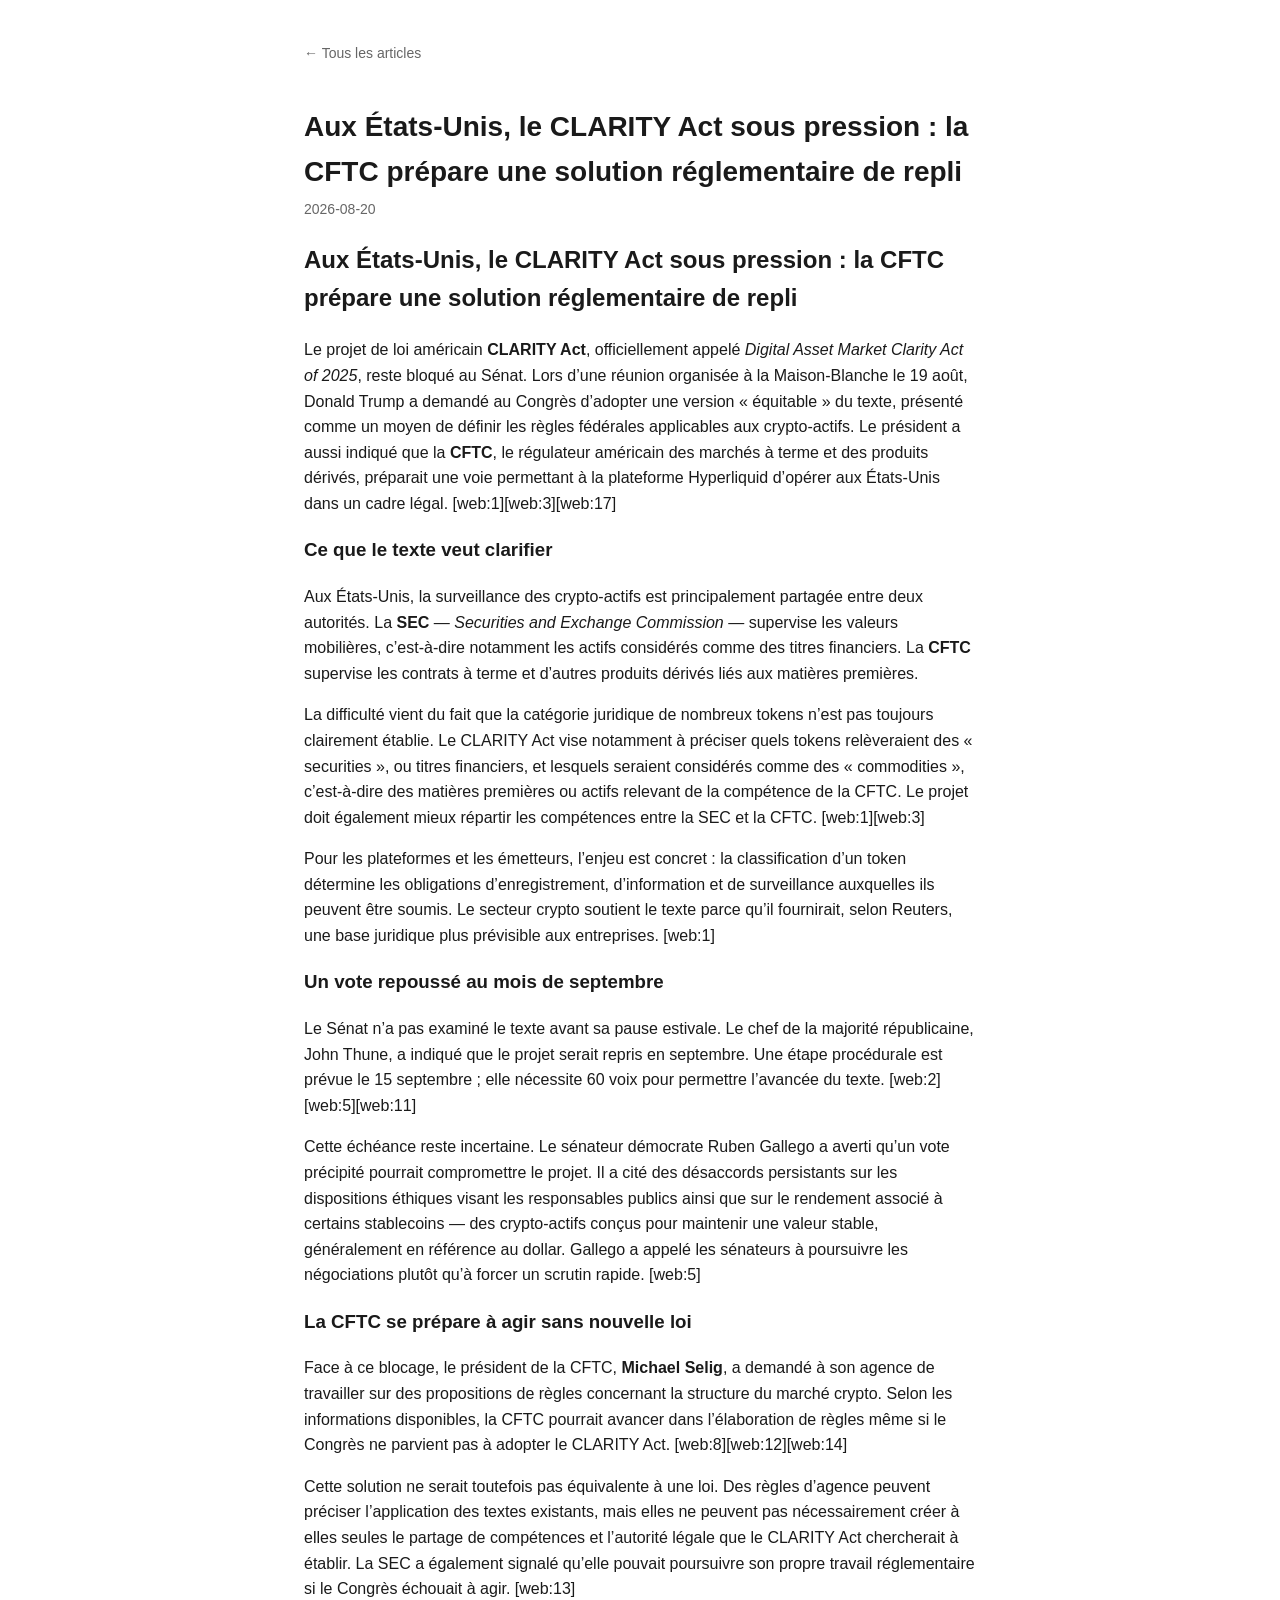
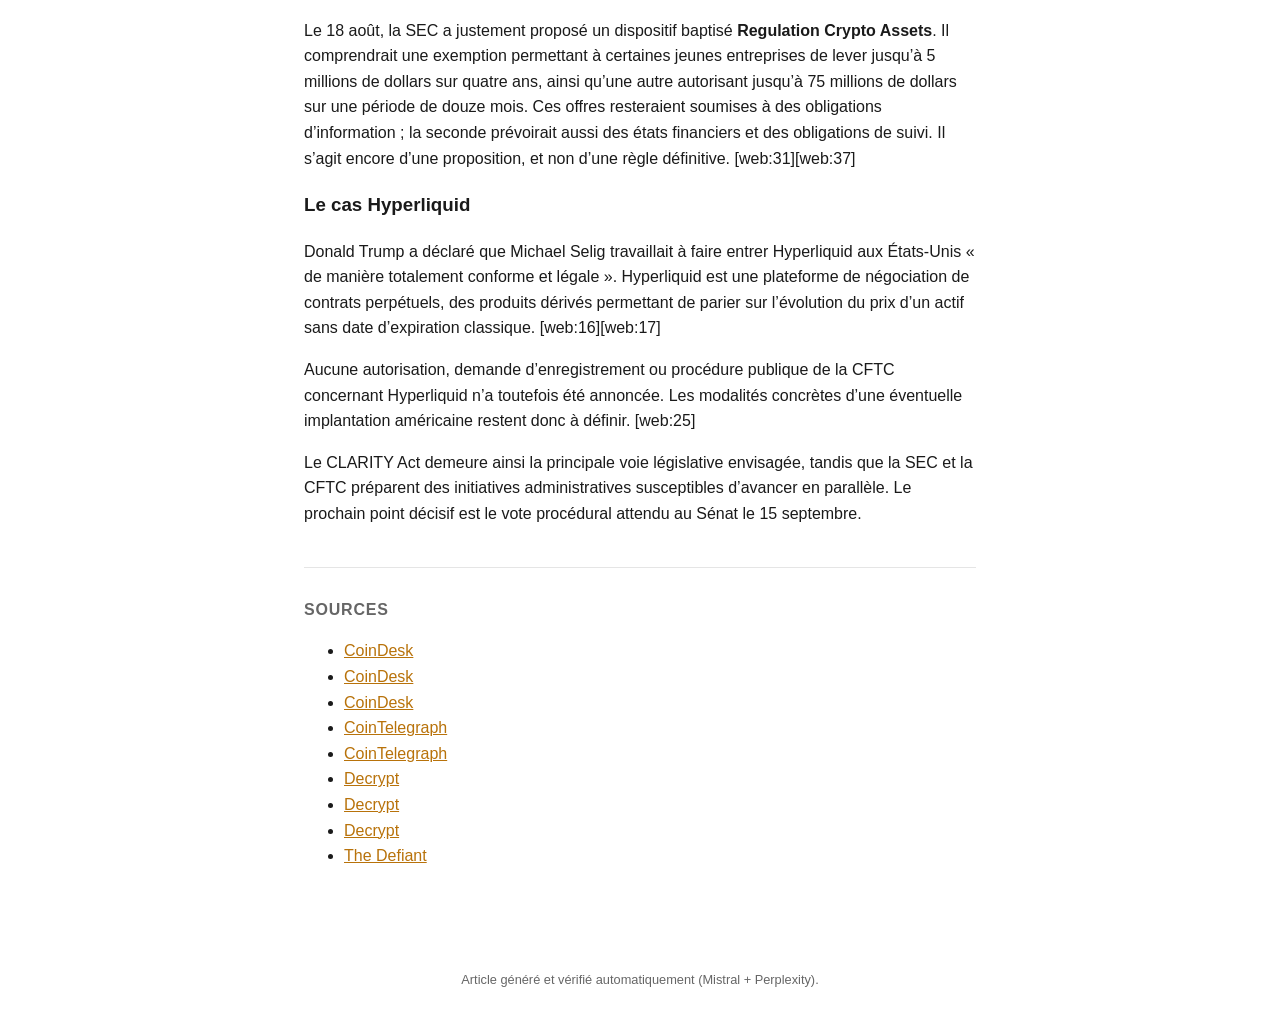
==== docs/articles/2026-08-20-aux-tats-unis-le-clarity-act-sous-pression-la-cftc-pr-pare-une-solution-r-glemen.html @ 6fd8e44b "📰 Veille crypto — 2026-08-20" ====
<!doctype html>
<html lang="fr">
<head>
  <meta charset="utf-8">
  <meta name="viewport" content="width=device-width, initial-scale=1">
  <title>Aux États-Unis, le CLARITY Act sous pression : la CFTC prépare une solution réglementaire de repli — Veille Crypto</title>
  <link rel="stylesheet" href="../style.css">
</head>
<body>
  <header>
    <a href="../index.html" class="back">&larr; Tous les articles</a>
  </header>
  <main>
    <article>
      <h1>Aux États-Unis, le CLARITY Act sous pression : la CFTC prépare une solution réglementaire de repli</h1>
      <p class="meta">2026-08-20</p>
      <h2>Aux États-Unis, le CLARITY Act sous pression : la CFTC prépare une solution réglementaire de repli</h2>
<p>Le projet de loi américain <strong>CLARITY Act</strong>, officiellement appelé <em>Digital Asset Market Clarity Act of 2025</em>, reste bloqué au Sénat. Lors d’une réunion organisée à la Maison-Blanche le 19 août, Donald Trump a demandé au Congrès d’adopter une version « équitable » du texte, présenté comme un moyen de définir les règles fédérales applicables aux crypto-actifs. Le président a aussi indiqué que la <strong>CFTC</strong>, le régulateur américain des marchés à terme et des produits dérivés, préparait une voie permettant à la plateforme Hyperliquid d’opérer aux États-Unis dans un cadre légal. [web:1][web:3][web:17]</p>
<h3>Ce que le texte veut clarifier</h3>
<p>Aux États-Unis, la surveillance des crypto-actifs est principalement partagée entre deux autorités. La <strong>SEC</strong> — <em>Securities and Exchange Commission</em> — supervise les valeurs mobilières, c’est-à-dire notamment les actifs considérés comme des titres financiers. La <strong>CFTC</strong> supervise les contrats à terme et d’autres produits dérivés liés aux matières premières.</p>
<p>La difficulté vient du fait que la catégorie juridique de nombreux tokens n’est pas toujours clairement établie. Le CLARITY Act vise notamment à préciser quels tokens relèveraient des « securities », ou titres financiers, et lesquels seraient considérés comme des « commodities », c’est-à-dire des matières premières ou actifs relevant de la compétence de la CFTC. Le projet doit également mieux répartir les compétences entre la SEC et la CFTC. [web:1][web:3]</p>
<p>Pour les plateformes et les émetteurs, l’enjeu est concret : la classification d’un token détermine les obligations d’enregistrement, d’information et de surveillance auxquelles ils peuvent être soumis. Le secteur crypto soutient le texte parce qu’il fournirait, selon Reuters, une base juridique plus prévisible aux entreprises. [web:1]</p>
<h3>Un vote repoussé au mois de septembre</h3>
<p>Le Sénat n’a pas examiné le texte avant sa pause estivale. Le chef de la majorité républicaine, John Thune, a indiqué que le projet serait repris en septembre. Une étape procédurale est prévue le 15 septembre ; elle nécessite 60 voix pour permettre l’avancée du texte. [web:2][web:5][web:11]</p>
<p>Cette échéance reste incertaine. Le sénateur démocrate Ruben Gallego a averti qu’un vote précipité pourrait compromettre le projet. Il a cité des désaccords persistants sur les dispositions éthiques visant les responsables publics ainsi que sur le rendement associé à certains stablecoins — des crypto-actifs conçus pour maintenir une valeur stable, généralement en référence au dollar. Gallego a appelé les sénateurs à poursuivre les négociations plutôt qu’à forcer un scrutin rapide. [web:5]</p>
<h3>La CFTC se prépare à agir sans nouvelle loi</h3>
<p>Face à ce blocage, le président de la CFTC, <strong>Michael Selig</strong>, a demandé à son agence de travailler sur des propositions de règles concernant la structure du marché crypto. Selon les informations disponibles, la CFTC pourrait avancer dans l’élaboration de règles même si le Congrès ne parvient pas à adopter le CLARITY Act. [web:8][web:12][web:14]</p>
<p>Cette solution ne serait toutefois pas équivalente à une loi. Des règles d’agence peuvent préciser l’application des textes existants, mais elles ne peuvent pas nécessairement créer à elles seules le partage de compétences et l’autorité légale que le CLARITY Act chercherait à établir. La SEC a également signalé qu’elle pouvait poursuivre son propre travail réglementaire si le Congrès échouait à agir. [web:13]</p>
<p>Le 18 août, la SEC a justement proposé un dispositif baptisé <strong>Regulation Crypto Assets</strong>. Il comprendrait une exemption permettant à certaines jeunes entreprises de lever jusqu’à 5 millions de dollars sur quatre ans, ainsi qu’une autre autorisant jusqu’à 75 millions de dollars sur une période de douze mois. Ces offres resteraient soumises à des obligations d’information ; la seconde prévoirait aussi des états financiers et des obligations de suivi. Il s’agit encore d’une proposition, et non d’une règle définitive. [web:31][web:37]</p>
<h3>Le cas Hyperliquid</h3>
<p>Donald Trump a déclaré que Michael Selig travaillait à faire entrer Hyperliquid aux États-Unis « de manière totalement conforme et légale ». Hyperliquid est une plateforme de négociation de contrats perpétuels, des produits dérivés permettant de parier sur l’évolution du prix d’un actif sans date d’expiration classique. [web:16][web:17]</p>
<p>Aucune autorisation, demande d’enregistrement ou procédure publique de la CFTC concernant Hyperliquid n’a toutefois été annoncée. Les modalités concrètes d’une éventuelle implantation américaine restent donc à définir. [web:25]</p>
<p>Le CLARITY Act demeure ainsi la principale voie législative envisagée, tandis que la SEC et la CFTC préparent des initiatives administratives susceptibles d’avancer en parallèle. Le prochain point décisif est le vote procédural attendu au Sénat le 15 septembre.</p>
      <section class="sources">
        <h2>Sources</h2>
        <ul>
          
          <li><a href="https://www.coindesk.com/policy/2026/08/20/u-s-cftc-chief-puts-staff-on-notice-to-create-crypto-regulations-if-clarity-act-fails" target="_blank" rel="noopener noreferrer">CoinDesk</a></li>
          
          <li><a href="https://www.coindesk.com/policy/2026/08/19/trump-pushes-congress-to-move-on-clarity-act-during-white-house-crypto-event" target="_blank" rel="noopener noreferrer">CoinDesk</a></li>
          
          <li><a href="https://www.coindesk.com/markets/2026/08/19/coinbase-circle-and-bullish-jump-as-clarity-act-proponents-express-optimism-about-bill" target="_blank" rel="noopener noreferrer">CoinDesk</a></li>
          
          <li><a href="https://cointelegraph.com/news/ruben-gallego-rushed-clarity-act-senate-vote?utm_source=rss_feed&utm_medium=rss&utm_campaign=rss_partner_inbound" target="_blank" rel="noopener noreferrer">CoinTelegraph</a></li>
          
          <li><a href="https://cointelegraph.com/news/donald-trump-clarity-act-passage-crypto-leaders?utm_source=rss_feed&utm_medium=rss&utm_campaign=rss_partner_inbound" target="_blank" rel="noopener noreferrer">CoinTelegraph</a></li>
          
          <li><a href="https://decrypt.co/376151/cftc-chair-crypto-rules-if-congress-fails-clarity-act" target="_blank" rel="noopener noreferrer">Decrypt</a></li>
          
          <li><a href="https://decrypt.co/376006/trump-pass-fair-version-clarity-white-house-crypto-meeting" target="_blank" rel="noopener noreferrer">Decrypt</a></li>
          
          <li><a href="https://decrypt.co/375949/morning-minute-sec-clarity-crypto-token-fundraising" target="_blank" rel="noopener noreferrer">Decrypt</a></li>
          
          <li><a href="https://thedefiant.io/news/regulation/trump-says-cftc-working-to-onshore-hyperliquid" target="_blank" rel="noopener noreferrer">The Defiant</a></li>
          
        </ul>
      </section>
    </article>
  </main>
  <footer>
    <p>Article généré et vérifié automatiquement (Mistral + Perplexity).</p>
  </footer>
</body>
</html>
---- docs/style.css ----
:root {
  --bg: #ffffff;
  --fg: #1a1a1a;
  --muted: #666666;
  --accent: #b8720a;
  --border: #e5e5e5;
  --max-width: 720px;
}

@media (prefers-color-scheme: dark) {
  :root {
    --bg: #0f1115;
    --fg: #e8e8e8;
    --muted: #9a9a9a;
    --accent: #f2a900;
    --border: #2a2d35;
  }
}

* { box-sizing: border-box; }

body {
  margin: 0;
  background: var(--bg);
  color: var(--fg);
  font-family: -apple-system, BlinkMacSystemFont, "Segoe UI", Helvetica, Arial, sans-serif;
  line-height: 1.6;
}

header {
  max-width: var(--max-width);
  margin: 0 auto;
  padding: 2.5rem 1.5rem 1rem;
}

header h1 {
  margin: 0 0 0.25rem;
  font-size: 1.75rem;
}

.tagline {
  color: var(--muted);
  margin: 0;
}

main {
  max-width: var(--max-width);
  margin: 0 auto;
  padding: 0 1.5rem 3rem;
}

.card {
  border-bottom: 1px solid var(--border);
  padding: 1.5rem 0;
}

.card h2 {
  margin: 0 0 0.25rem;
  font-size: 1.25rem;
}

.card a {
  color: var(--fg);
  text-decoration: none;
}

.card a:hover {
  color: var(--accent);
}

.meta {
  color: var(--muted);
  font-size: 0.875rem;
  margin: 0 0 0.5rem;
}

article h1 {
  font-size: 1.75rem;
  margin-bottom: 0.25rem;
}

.sources {
  margin-top: 2.5rem;
  padding-top: 1rem;
  border-top: 1px solid var(--border);
}

.sources h2 {
  font-size: 1rem;
  color: var(--muted);
  text-transform: uppercase;
  letter-spacing: 0.05em;
}

.sources a {
  color: var(--accent);
}

.back {
  color: var(--muted);
  text-decoration: none;
  font-size: 0.875rem;
}

footer {
  max-width: var(--max-width);
  margin: 0 auto;
  padding: 1.5rem;
  color: var(--muted);
  font-size: 0.8rem;
  text-align: center;
}
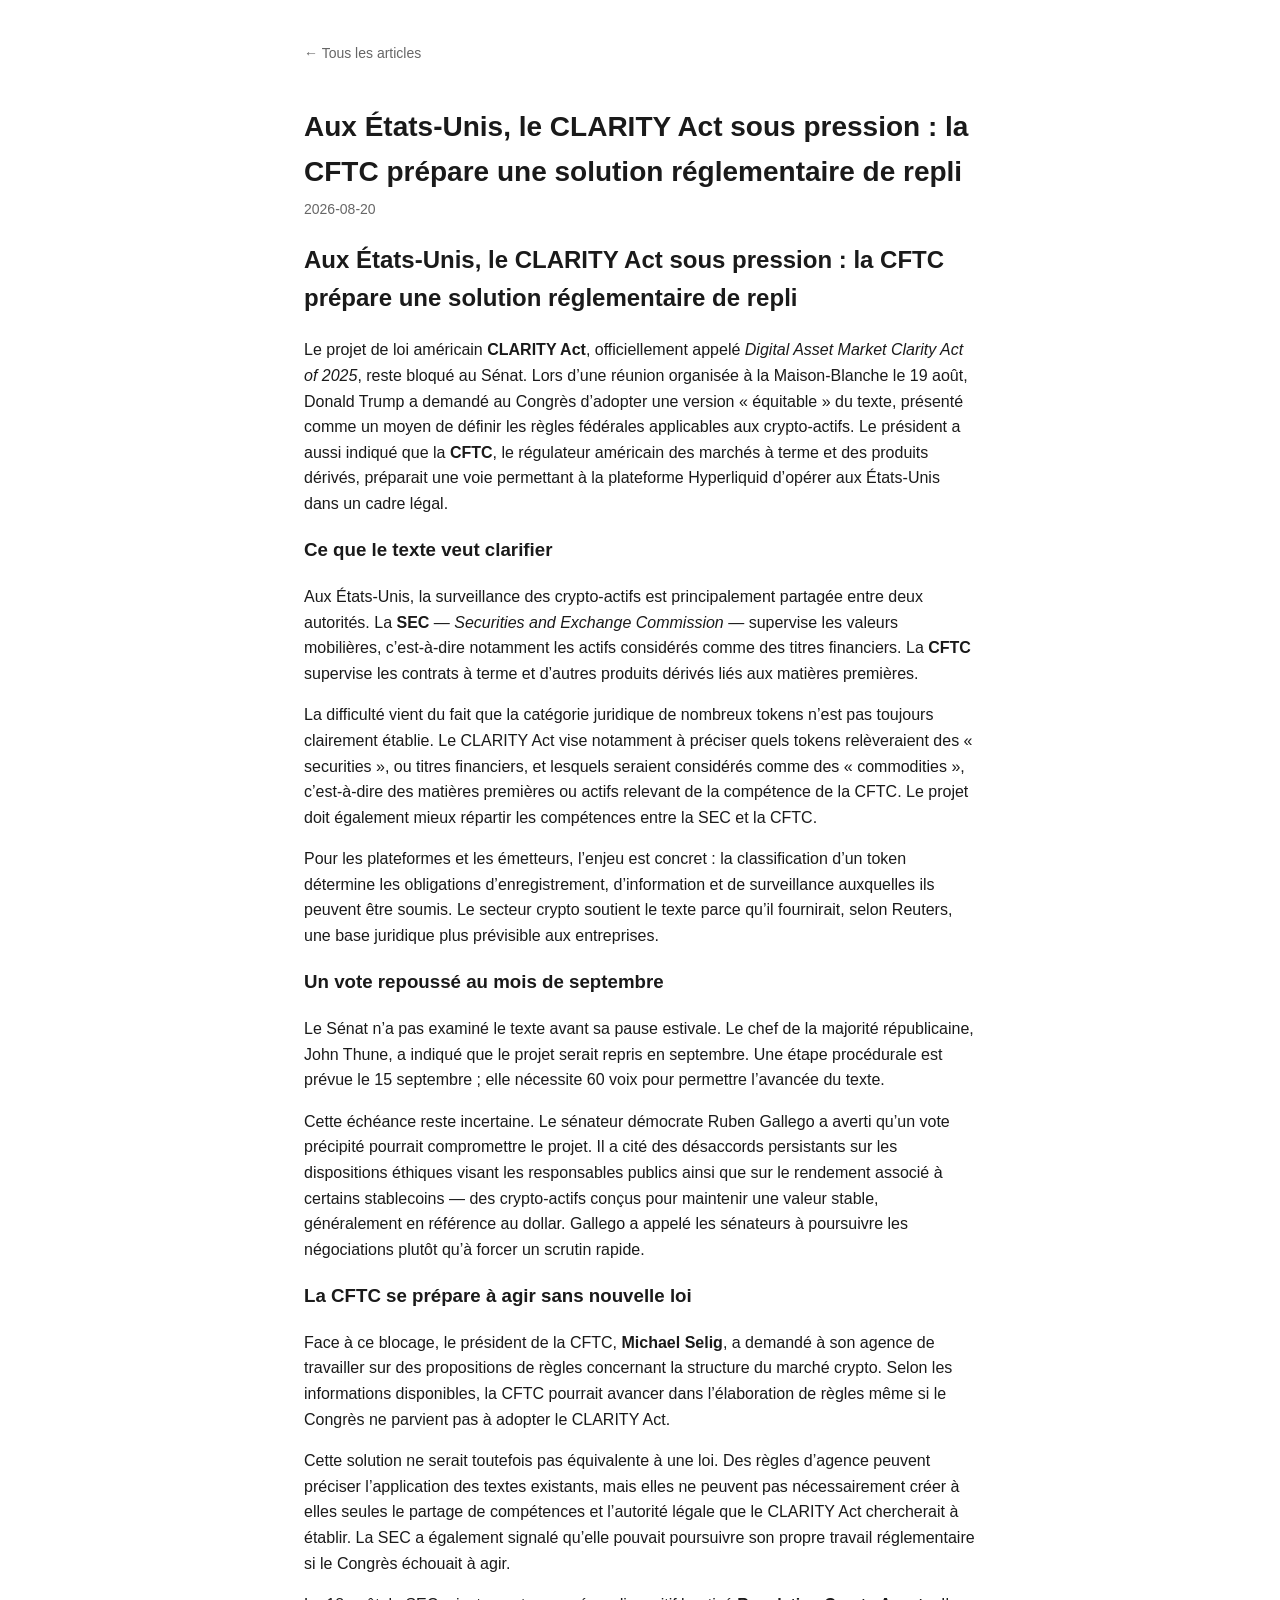
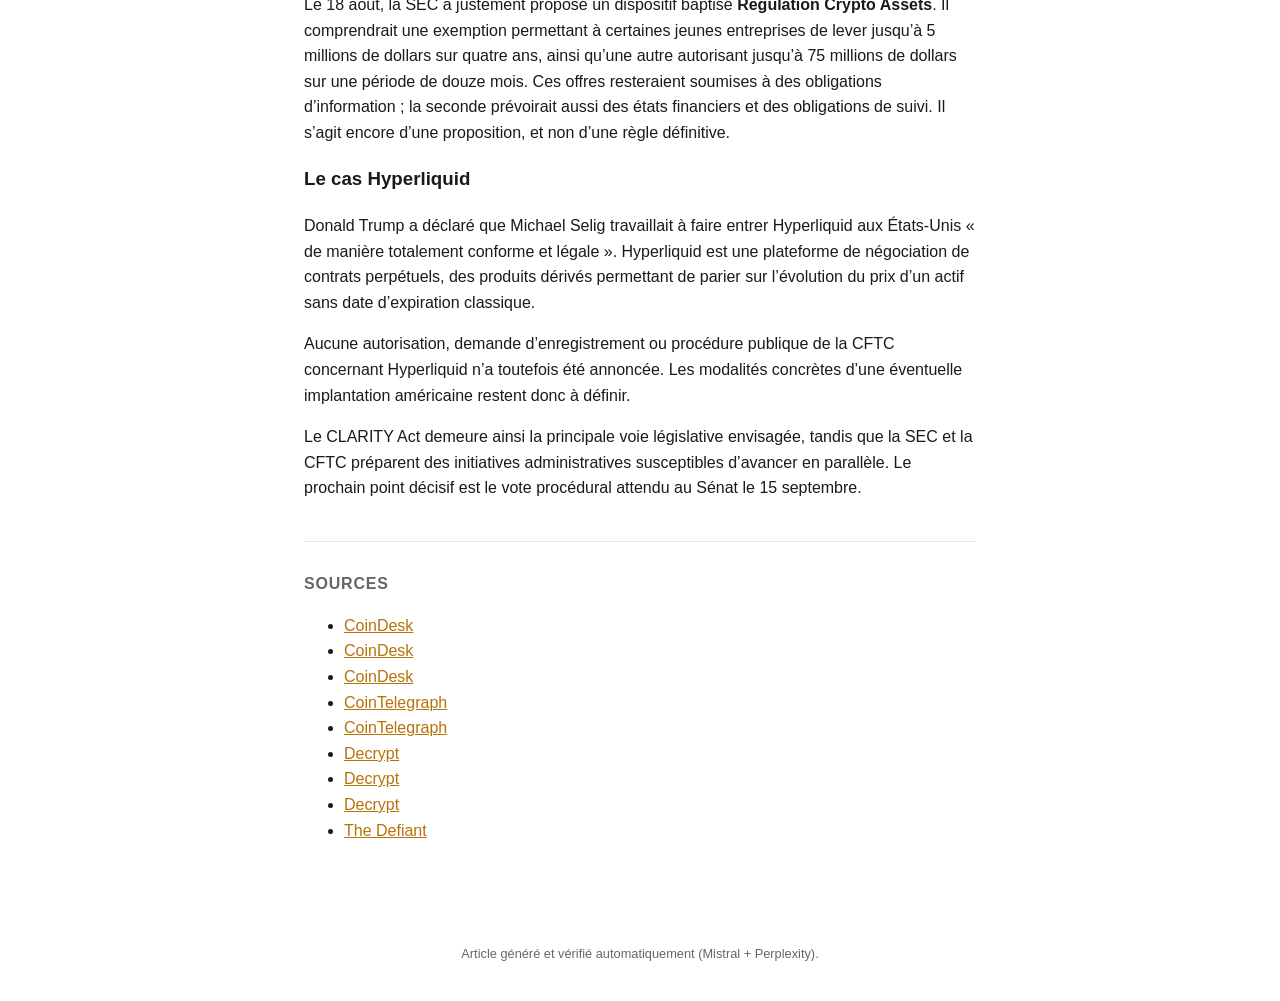
==== commit 6c5d2792: "Retire les marqueurs de citation Perplexity ([web:N]) du texte publié Depuis le passage à l'Agent AP" ====
--- a/docs/articles/2026-08-20-aux-tats-unis-le-clarity-act-sous-pression-la-cftc-pr-pare-une-solution-r-glemen.html
+++ b/docs/articles/2026-08-20-aux-tats-unis-le-clarity-act-sous-pression-la-cftc-pr-pare-une-solution-r-glemen.html
@@ -15,21 +15,21 @@
       <h1>Aux États-Unis, le CLARITY Act sous pression : la CFTC prépare une solution réglementaire de repli</h1>
       <p class="meta">2026-08-20</p>
       <h2>Aux États-Unis, le CLARITY Act sous pression : la CFTC prépare une solution réglementaire de repli</h2>
-<p>Le projet de loi américain <strong>CLARITY Act</strong>, officiellement appelé <em>Digital Asset Market Clarity Act of 2025</em>, reste bloqué au Sénat. Lors d’une réunion organisée à la Maison-Blanche le 19 août, Donald Trump a demandé au Congrès d’adopter une version « équitable » du texte, présenté comme un moyen de définir les règles fédérales applicables aux crypto-actifs. Le président a aussi indiqué que la <strong>CFTC</strong>, le régulateur américain des marchés à terme et des produits dérivés, préparait une voie permettant à la plateforme Hyperliquid d’opérer aux États-Unis dans un cadre légal. [web:1][web:3][web:17]</p>
+<p>Le projet de loi américain <strong>CLARITY Act</strong>, officiellement appelé <em>Digital Asset Market Clarity Act of 2025</em>, reste bloqué au Sénat. Lors d’une réunion organisée à la Maison-Blanche le 19 août, Donald Trump a demandé au Congrès d’adopter une version « équitable » du texte, présenté comme un moyen de définir les règles fédérales applicables aux crypto-actifs. Le président a aussi indiqué que la <strong>CFTC</strong>, le régulateur américain des marchés à terme et des produits dérivés, préparait une voie permettant à la plateforme Hyperliquid d’opérer aux États-Unis dans un cadre légal. </p>
 <h3>Ce que le texte veut clarifier</h3>
 <p>Aux États-Unis, la surveillance des crypto-actifs est principalement partagée entre deux autorités. La <strong>SEC</strong> — <em>Securities and Exchange Commission</em> — supervise les valeurs mobilières, c’est-à-dire notamment les actifs considérés comme des titres financiers. La <strong>CFTC</strong> supervise les contrats à terme et d’autres produits dérivés liés aux matières premières.</p>
-<p>La difficulté vient du fait que la catégorie juridique de nombreux tokens n’est pas toujours clairement établie. Le CLARITY Act vise notamment à préciser quels tokens relèveraient des « securities », ou titres financiers, et lesquels seraient considérés comme des « commodities », c’est-à-dire des matières premières ou actifs relevant de la compétence de la CFTC. Le projet doit également mieux répartir les compétences entre la SEC et la CFTC. [web:1][web:3]</p>
-<p>Pour les plateformes et les émetteurs, l’enjeu est concret : la classification d’un token détermine les obligations d’enregistrement, d’information et de surveillance auxquelles ils peuvent être soumis. Le secteur crypto soutient le texte parce qu’il fournirait, selon Reuters, une base juridique plus prévisible aux entreprises. [web:1]</p>
+<p>La difficulté vient du fait que la catégorie juridique de nombreux tokens n’est pas toujours clairement établie. Le CLARITY Act vise notamment à préciser quels tokens relèveraient des « securities », ou titres financiers, et lesquels seraient considérés comme des « commodities », c’est-à-dire des matières premières ou actifs relevant de la compétence de la CFTC. Le projet doit également mieux répartir les compétences entre la SEC et la CFTC. </p>
+<p>Pour les plateformes et les émetteurs, l’enjeu est concret : la classification d’un token détermine les obligations d’enregistrement, d’information et de surveillance auxquelles ils peuvent être soumis. Le secteur crypto soutient le texte parce qu’il fournirait, selon Reuters, une base juridique plus prévisible aux entreprises. </p>
 <h3>Un vote repoussé au mois de septembre</h3>
-<p>Le Sénat n’a pas examiné le texte avant sa pause estivale. Le chef de la majorité républicaine, John Thune, a indiqué que le projet serait repris en septembre. Une étape procédurale est prévue le 15 septembre ; elle nécessite 60 voix pour permettre l’avancée du texte. [web:2][web:5][web:11]</p>
-<p>Cette échéance reste incertaine. Le sénateur démocrate Ruben Gallego a averti qu’un vote précipité pourrait compromettre le projet. Il a cité des désaccords persistants sur les dispositions éthiques visant les responsables publics ainsi que sur le rendement associé à certains stablecoins — des crypto-actifs conçus pour maintenir une valeur stable, généralement en référence au dollar. Gallego a appelé les sénateurs à poursuivre les négociations plutôt qu’à forcer un scrutin rapide. [web:5]</p>
+<p>Le Sénat n’a pas examiné le texte avant sa pause estivale. Le chef de la majorité républicaine, John Thune, a indiqué que le projet serait repris en septembre. Une étape procédurale est prévue le 15 septembre ; elle nécessite 60 voix pour permettre l’avancée du texte. </p>
+<p>Cette échéance reste incertaine. Le sénateur démocrate Ruben Gallego a averti qu’un vote précipité pourrait compromettre le projet. Il a cité des désaccords persistants sur les dispositions éthiques visant les responsables publics ainsi que sur le rendement associé à certains stablecoins — des crypto-actifs conçus pour maintenir une valeur stable, généralement en référence au dollar. Gallego a appelé les sénateurs à poursuivre les négociations plutôt qu’à forcer un scrutin rapide. </p>
 <h3>La CFTC se prépare à agir sans nouvelle loi</h3>
-<p>Face à ce blocage, le président de la CFTC, <strong>Michael Selig</strong>, a demandé à son agence de travailler sur des propositions de règles concernant la structure du marché crypto. Selon les informations disponibles, la CFTC pourrait avancer dans l’élaboration de règles même si le Congrès ne parvient pas à adopter le CLARITY Act. [web:8][web:12][web:14]</p>
-<p>Cette solution ne serait toutefois pas équivalente à une loi. Des règles d’agence peuvent préciser l’application des textes existants, mais elles ne peuvent pas nécessairement créer à elles seules le partage de compétences et l’autorité légale que le CLARITY Act chercherait à établir. La SEC a également signalé qu’elle pouvait poursuivre son propre travail réglementaire si le Congrès échouait à agir. [web:13]</p>
-<p>Le 18 août, la SEC a justement proposé un dispositif baptisé <strong>Regulation Crypto Assets</strong>. Il comprendrait une exemption permettant à certaines jeunes entreprises de lever jusqu’à 5 millions de dollars sur quatre ans, ainsi qu’une autre autorisant jusqu’à 75 millions de dollars sur une période de douze mois. Ces offres resteraient soumises à des obligations d’information ; la seconde prévoirait aussi des états financiers et des obligations de suivi. Il s’agit encore d’une proposition, et non d’une règle définitive. [web:31][web:37]</p>
+<p>Face à ce blocage, le président de la CFTC, <strong>Michael Selig</strong>, a demandé à son agence de travailler sur des propositions de règles concernant la structure du marché crypto. Selon les informations disponibles, la CFTC pourrait avancer dans l’élaboration de règles même si le Congrès ne parvient pas à adopter le CLARITY Act. </p>
+<p>Cette solution ne serait toutefois pas équivalente à une loi. Des règles d’agence peuvent préciser l’application des textes existants, mais elles ne peuvent pas nécessairement créer à elles seules le partage de compétences et l’autorité légale que le CLARITY Act chercherait à établir. La SEC a également signalé qu’elle pouvait poursuivre son propre travail réglementaire si le Congrès échouait à agir. </p>
+<p>Le 18 août, la SEC a justement proposé un dispositif baptisé <strong>Regulation Crypto Assets</strong>. Il comprendrait une exemption permettant à certaines jeunes entreprises de lever jusqu’à 5 millions de dollars sur quatre ans, ainsi qu’une autre autorisant jusqu’à 75 millions de dollars sur une période de douze mois. Ces offres resteraient soumises à des obligations d’information ; la seconde prévoirait aussi des états financiers et des obligations de suivi. Il s’agit encore d’une proposition, et non d’une règle définitive. </p>
 <h3>Le cas Hyperliquid</h3>
-<p>Donald Trump a déclaré que Michael Selig travaillait à faire entrer Hyperliquid aux États-Unis « de manière totalement conforme et légale ». Hyperliquid est une plateforme de négociation de contrats perpétuels, des produits dérivés permettant de parier sur l’évolution du prix d’un actif sans date d’expiration classique. [web:16][web:17]</p>
-<p>Aucune autorisation, demande d’enregistrement ou procédure publique de la CFTC concernant Hyperliquid n’a toutefois été annoncée. Les modalités concrètes d’une éventuelle implantation américaine restent donc à définir. [web:25]</p>
+<p>Donald Trump a déclaré que Michael Selig travaillait à faire entrer Hyperliquid aux États-Unis « de manière totalement conforme et légale ». Hyperliquid est une plateforme de négociation de contrats perpétuels, des produits dérivés permettant de parier sur l’évolution du prix d’un actif sans date d’expiration classique. </p>
+<p>Aucune autorisation, demande d’enregistrement ou procédure publique de la CFTC concernant Hyperliquid n’a toutefois été annoncée. Les modalités concrètes d’une éventuelle implantation américaine restent donc à définir. </p>
 <p>Le CLARITY Act demeure ainsi la principale voie législative envisagée, tandis que la SEC et la CFTC préparent des initiatives administratives susceptibles d’avancer en parallèle. Le prochain point décisif est le vote procédural attendu au Sénat le 15 septembre.</p>
       <section class="sources">
         <h2>Sources</h2>
--- a/docs/style.css
+++ b/docs/style.css
@@ -110,3 +110,39 @@
   font-size: 0.8rem;
   text-align: center;
 }
+
+footer a {
+  color: var(--muted);
+}
+
+.ai-notice {
+  color: var(--muted);
+  font-size: 0.85rem;
+  font-style: italic;
+  border-left: 2px solid var(--border);
+  padding-left: 0.75rem;
+  margin: 1rem 0 1.5rem;
+}
+
+.ai-notice a {
+  color: var(--muted);
+}
+
+.about {
+  max-width: var(--max-width);
+  margin: 0 auto;
+  padding: 1.5rem 1.5rem 0;
+  border-top: 1px solid var(--border);
+}
+
+.about h2 {
+  font-size: 1rem;
+  color: var(--muted);
+  text-transform: uppercase;
+  letter-spacing: 0.05em;
+}
+
+.about p {
+  color: var(--muted);
+  font-size: 0.9rem;
+}
